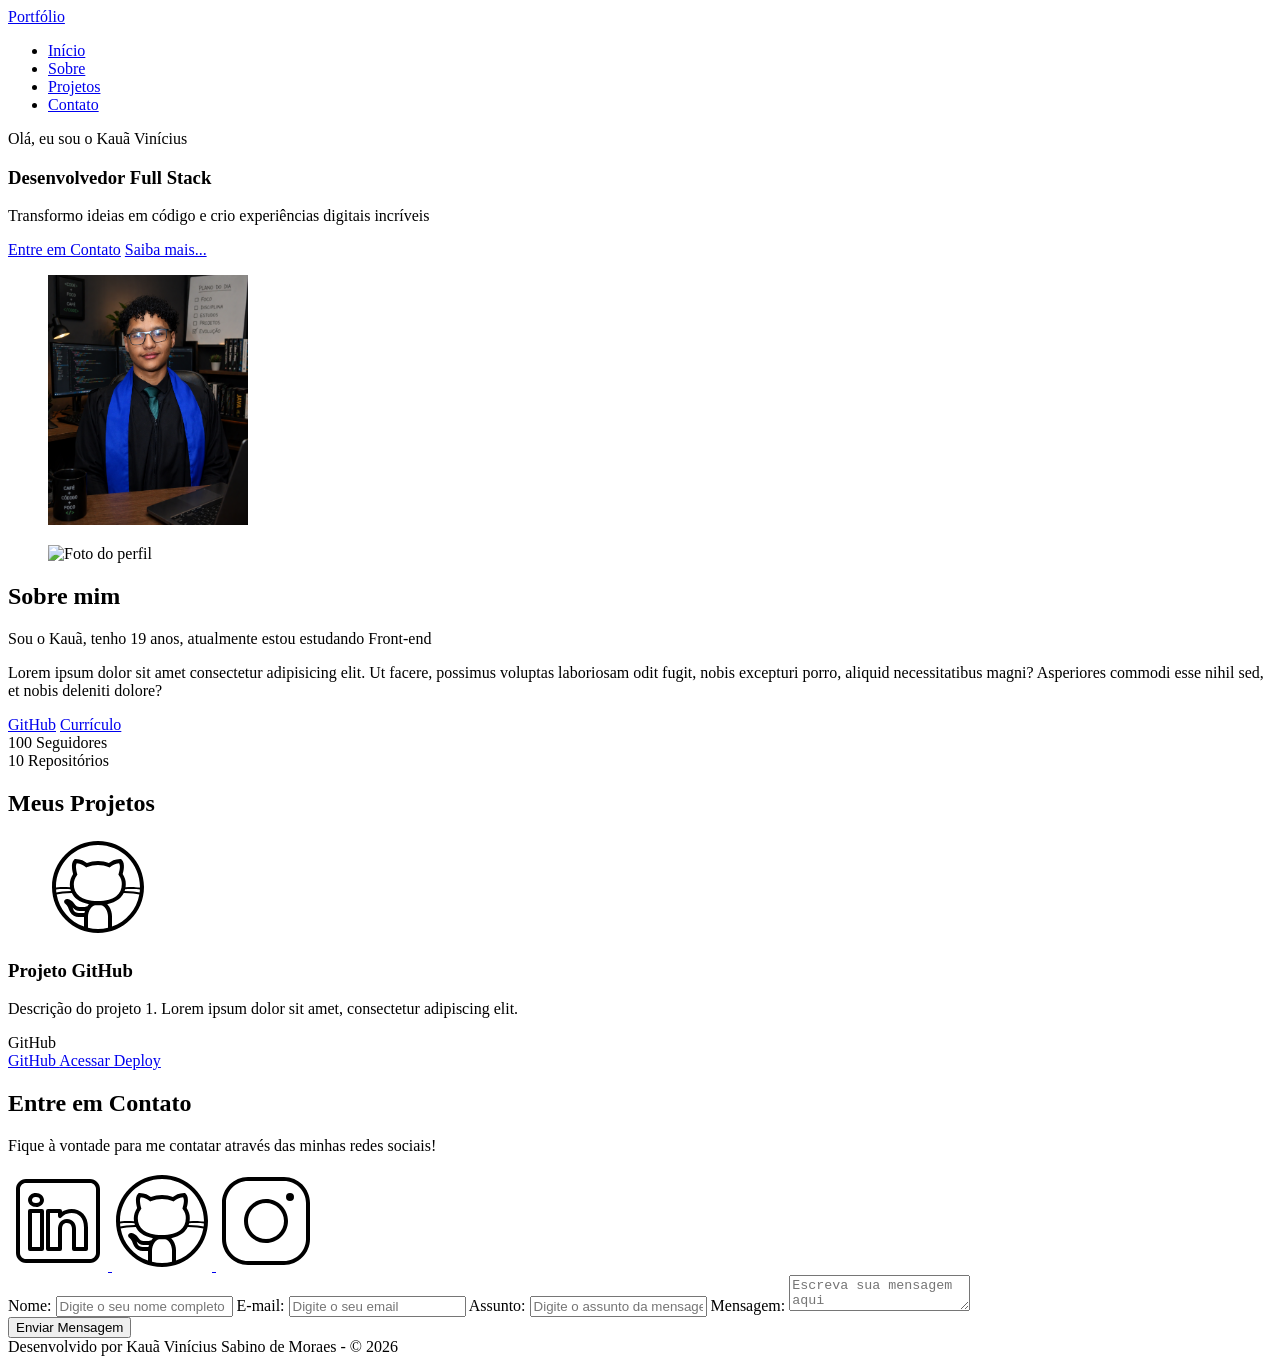
==== index.html @ 1558acf2 "Aplicação web do portifolio HTML" ====
<!DOCTYPE html>
<html lang="pt-br">
<head>
    <meta charset="UTF-8">
    <meta name="viewport" content="width=device-width, initial-scale=1.0">
    <meta name="Kauã Vinícius Sabino de Moraes" content="Generation Brasil"> 
    <meta name="description"
        content="Portfólio pessoal, desenvolvedor Full Stack especializado em criar experiências 
                digitais incríveis. Conheça meus projetos e entre em contato.">
    <meta name="robots" content="index, follow">
    
    <link rel="icon" type="image/svg+xml" href="assets/img/favicon.svg"> 

    <title>Portifólio Kauã Vinícius Sabino de Moraes</title>
</head>
<body>
    <!-- Cabeçalho da Página -->
    <header>

        <div class="menu-content">

            <!-- TITULO -->
            <a href="index.html" id="titulo">Portfólio</a>

            <!-- MENU -->
            <nav>
                <ul class="menu-list">
                    <li><a href="#hero">Início</a></li>
                    <li><a href="#about">Sobre</a></li>
                    <li><a href="#projects">Projetos</a></li>
                    <li><a href="#contact">Contato</a></li>
                </ul>
            </nav>

        </div>

    </header>

    <!-- Seção Principal da Página -->
    <main>
        <!-- Seção de boas vindas -->
    <section id="hero">

            <!-- BOAS VINDAS -->
        <article class="hero-content">

            <span>Olá, eu sou o Kauã Vinícius</span>
            <h1>Desenvolvedor Full Stack</h1>
            <p>Transformo ideias em código e crio experiências digitais incríveis</p>

            <!-- BOTÕES -->
            <div class="buttons-container">
                <a href="#contact" class="botao">Entre em Contato</a>
                <a href="#about" class="botao-outline">Saiba mais...</a>
            </div>

        </article>

            <!-- IMAGEM -->
             <figure class="hero-image">
                <img src="assets/img/Kaua com IA.png" 
                alt="Foto do autor" 
                class="float-animation"
                width="200">

             </figure>

    </section>

        <!-- Seção sobre o Kauã -->
    <section id="about" class="section-container about-container">
            
        <!-- foto para o sobre -->
            <figure class="about-image">
                <img src="assets/img/008.JPG" alt="Foto do perfil" width="200">
            </figure>

        <!-- Criação do container da classe about-container-->
        <article class="about-content">
            <h2>Sobre mim</h2>
            <p>
                Sou o Kauã, tenho 19 anos, atualmente estou estudando Front-end
            </p>
            <p>
                Lorem ipsum dolor sit amet consectetur adipisicing elit. Ut facere, possimus voluptas laboriosam odit fugit, nobis excepturi porro, aliquid necessitatibus magni? Asperiores commodi esse nihil sed, et nobis deleniti dolore?
            </p>

            <!-- Botões e Dados -->
            <div class="about-buttons-data">
                <!-- BOTÕES -->
                <div class="buttons-container">
                    <!-- _blank = abre em uma nova aba -->
                    <a href="#" target="_blank" class="botao">GitHub</a>
                    <a href="#" target="_blank" class="botao-outline">Currículo</a>
                </div>

                <!-- Agrupamento de Dados e Cards -->
                <div class="data-container">
                    <div class="data-item">
                        <span class="data-number">100</span>
                        <span class="data-label">Seguidores</span>
                    </div>
                    <div class="data-item">
                        <span class="data-number">10</span>
                        <span class="data-label">Repositórios</span>
                    </div>
                </div>
            </div>
        </article>
    </section>

        <!-- Seção sobre os projetos do Kauã -->
    <section id="projects" class="section-container projects-container">
        <h2>Meus Projetos</h2>

        <!-- Biblioteca Swiper -->
        <!-- Swiper Container -->
         <div class="swiper-container">
            <!-- Agrupa todos os slides -->
            <div class="swiper-wrapper">
                <!-- Slides dos Projetos -->
                <div class="swiper-slide">

                    <!-- Representação de um Card -->
                    <article class="project-card">
                        <figure class="project-image">
                            <img src="assets/icons/social/github.svg" alt="Projeto 1" class="project-image">
                        </figure>

                        <!-- Agrupa informações do projeto -->
                        <div class="project-content">
                                <h3>Projeto GitHub</h3>
                                <p>Descrição do projeto 1. Lorem ipsum dolor sit amet, consectetur adipiscing elit.</p>
                        
                            <div class="project-tags">
                                <span class="tag">GitHub</span>
                            </div>

                            <div class="project-buttons">
                                <a href="#" target="_blank" class="botao botao-sm">
                                    GitHub
                                </a>
                                <a href="#" target="_blank" class="botao-outline botao-sm">
                                    Acessar Deploy
                                </a>
                            </div>
                        </div>
                    </article>
                </div>
            </div>

            <!-- Botões de Navegação -->
            <div class="swiper-button-next"></div>
            <div class="swiper-button-prev"></div>

            <!-- Paginação -->
            <div class="swiper-pagination"></div>
        </div> 
    </section>

        <!-- Seção Formulário de Contato e Redes Sociais -->
    <section id="contact" class="section-container contact-containter">
        
        <!-- REDES SOCIAIS -->
        <article class="redes-sociais">
            <h2>Entre em Contato</h2>
            <p>
                Fique à vontade para me contatar através das minhas redes sociais!   
            </p>

            <div class="social-container">
                <a href="#" target="_blank" class="social-icon" aria-label="LinkedIn">
                    <img src="assets/icons/social/linkedin.svg" alt="Link para o LinkedIn">
                </a>
                <a href="#" target="_blank" class="social-icon" aria-label="GitHub">
                    <img src="assets/icons/social/github.svg" alt="Link para o GitHub">
                </a>
                <a href="#" target="_blank" class="social-icon" aria-label="Instagram">
                    <img src="assets/icons/social/instagram.svg" alt="Link para o Instagram">
                </a>
            </div>
        </article>

        <form id="formulario">

            <!-- for = inserir rótulo -->
            <label for="nome">Nome:</label>
            <input id="nome" type="text" name="nome" placeholder="Digite o seu nome completo" required>
            <!-- span = mensagens de erro -->
            <span id="erro-nome"></span>
            
            <label for="email">E-mail:</label>
            <input id="email" type="email" name="email" placeholder="Digite o seu email" required>     
            <span id="erro-email"></span>
            
            <label for="assunto">Assunto:</label>
            <input id="assunto" type="text" name="assunto" placeholder="Digite o assunto da mensagem" required>
            <span id="erro-assunto"></span>

            <label for="message">Mensagem:</label>
            <!-- textarea = campo de texto multi-linha -->
            <textarea id="message" name="message" placeholder="Escreva sua mensagem aqui" required></textarea>
            <span id="erro-message"></span>

            <br>
            <button type="submit" class="botao">Enviar Mensagem</button>
        </form>        
    </section>

    </main>
    <!-- Rodapé da Página -->
    <footer>
        Desenvolvido por Kauã Vinícius Sabino de Moraes - &copy; 2026
    </footer>
</body>
</html>
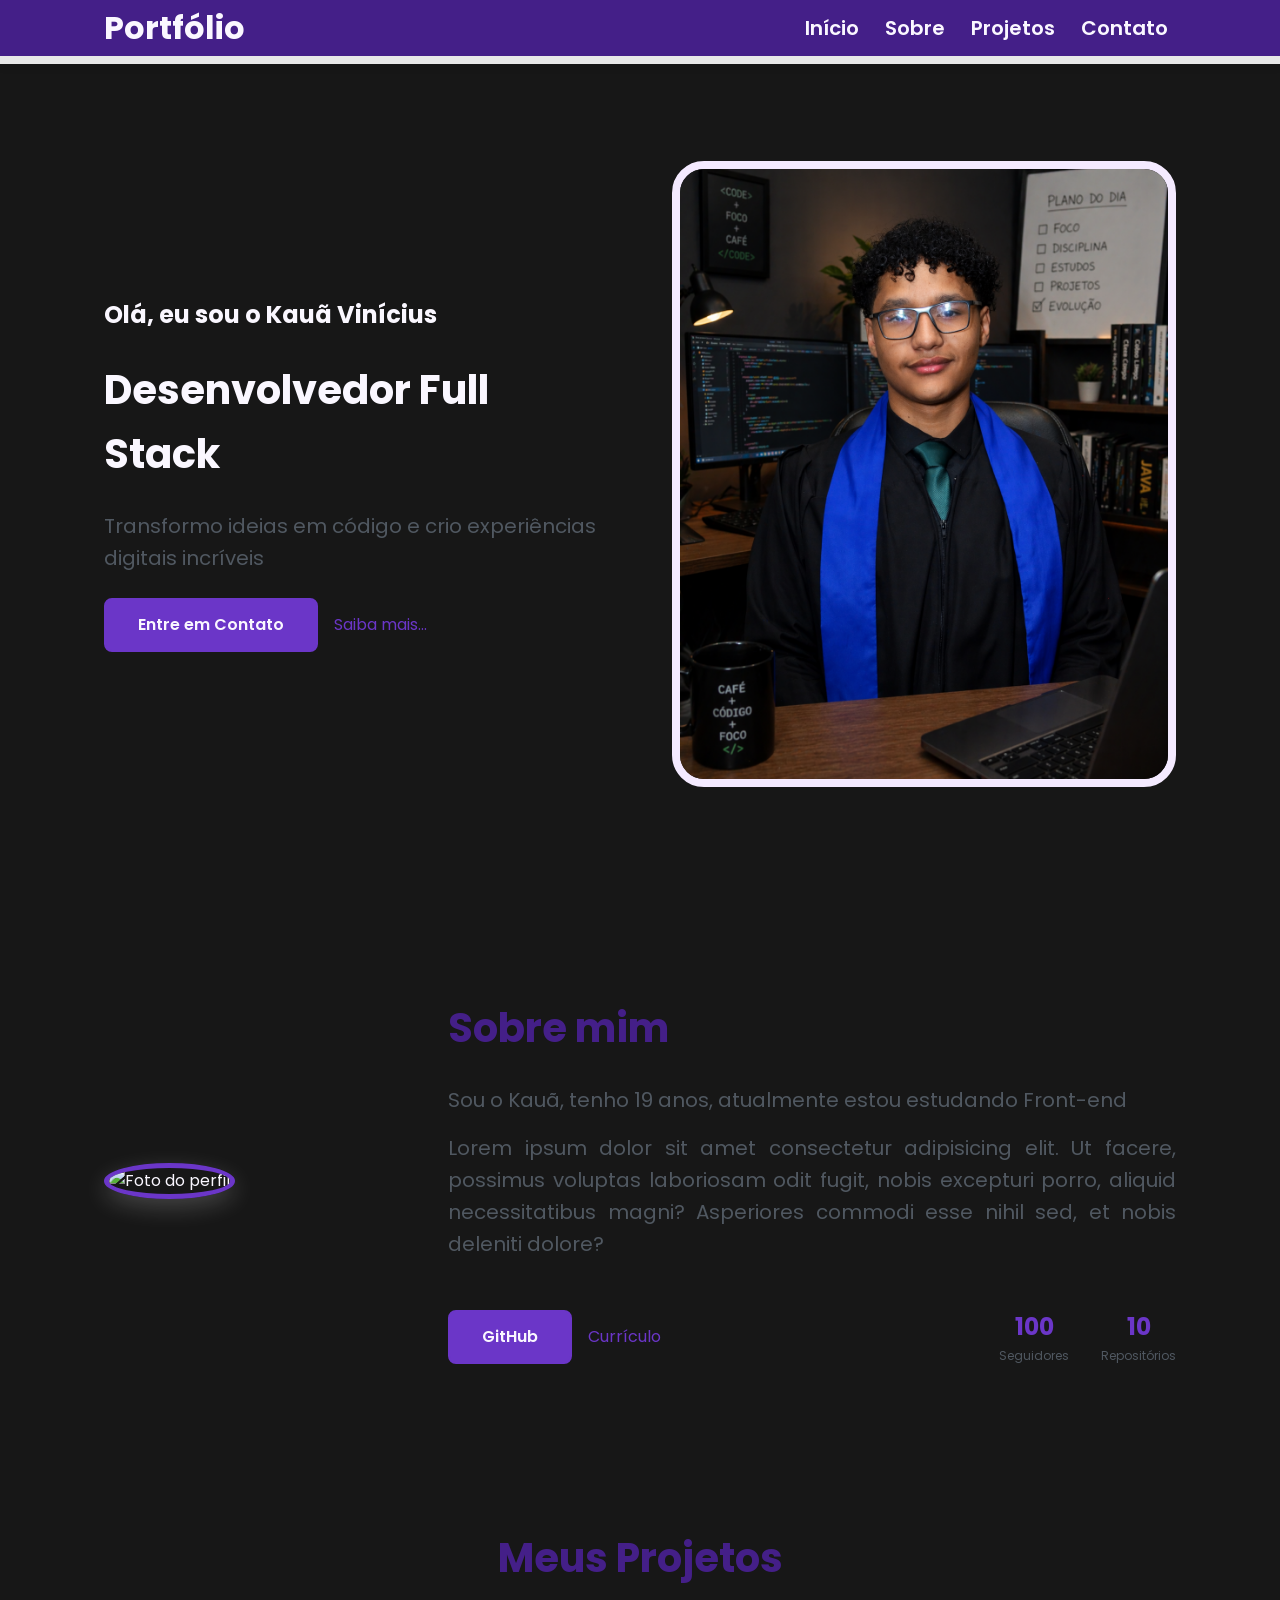
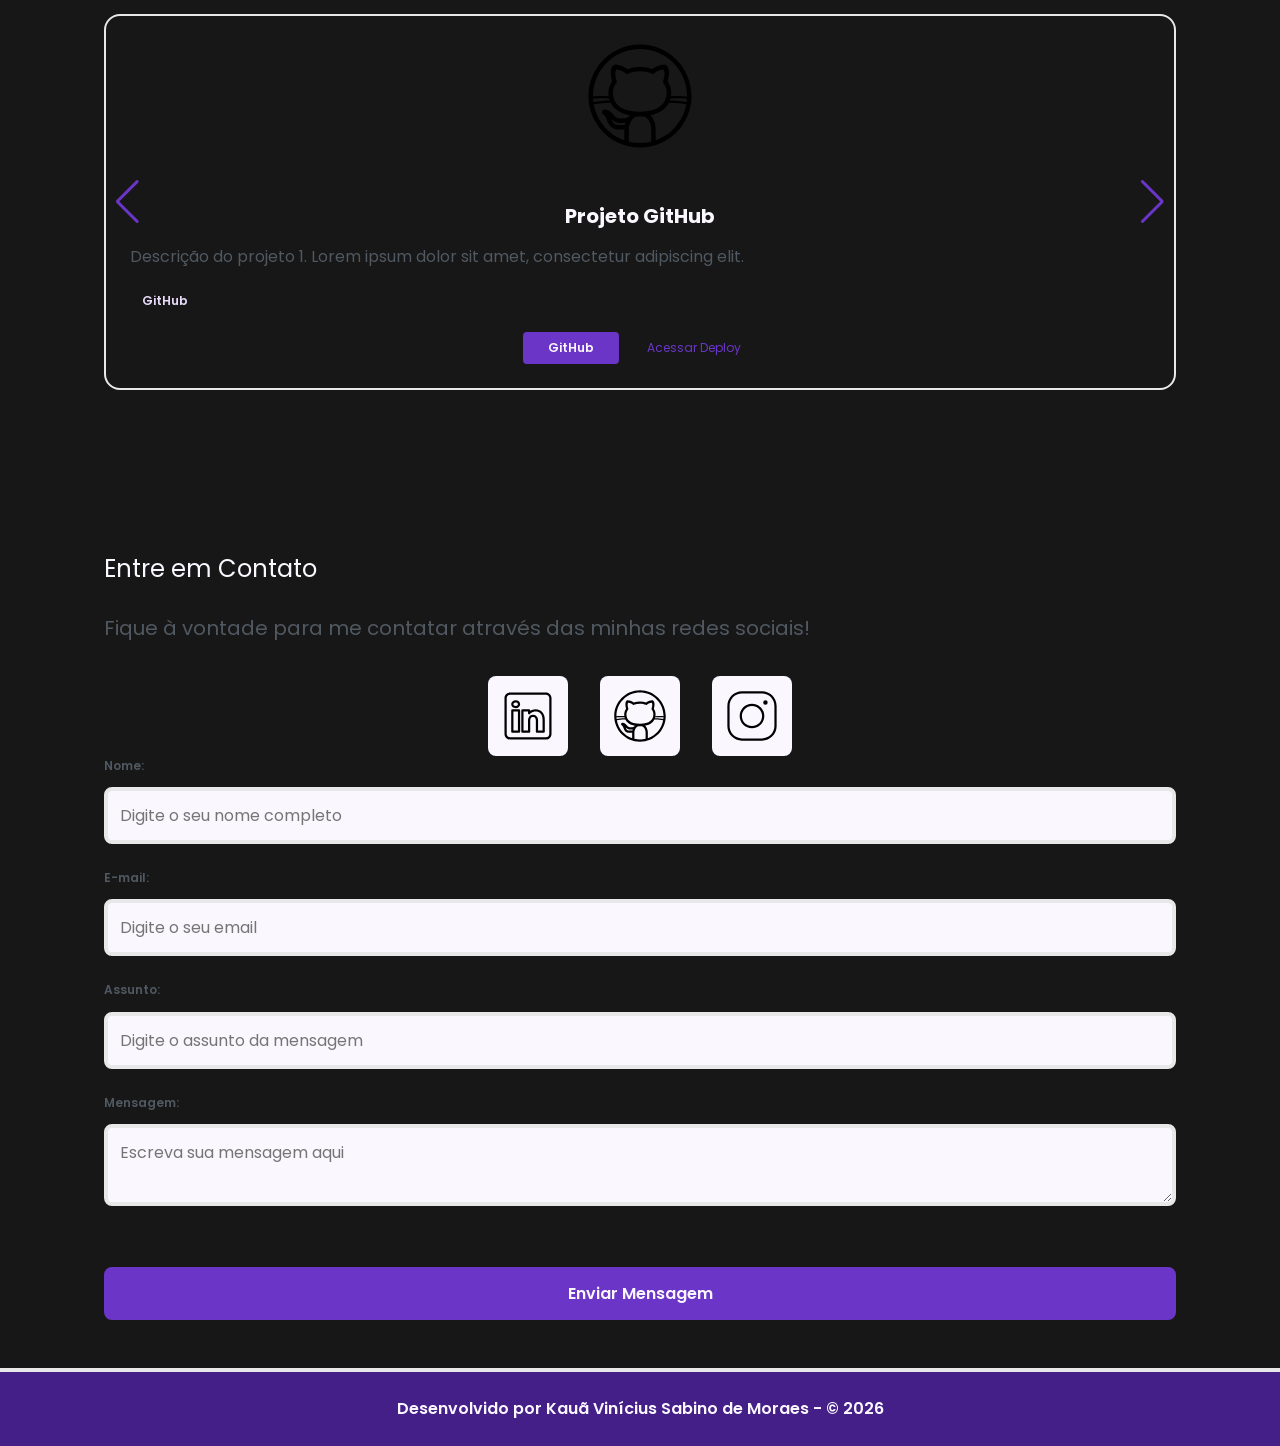
==== commit 529fe80d: "Estilização com CSS" ====
--- a/index.html
+++ b/index.html
@@ -1,6 +1,14 @@
 <!DOCTYPE html>
 <html lang="pt-br">
 <head>
+
+     <!-- Fontes do Google -->
+    <link rel="preconnect" href="https://fonts.googleapis.com">
+    <link rel="preconnect" href="https://fonts.gstatic.com" crossorigin>
+
+    <!-- Fonte Poppins -->
+    <link href="https://fonts.googleapis.com/css2?family=Poppins&display=swap" rel="stylesheet">
+
     <meta charset="UTF-8">
     <meta name="viewport" content="width=device-width, initial-scale=1.0">
     <meta name="Kauã Vinícius Sabino de Moraes" content="Generation Brasil"> 
@@ -8,8 +16,14 @@
         content="Portfólio pessoal, desenvolvedor Full Stack especializado em criar experiências 
                 digitais incríveis. Conheça meus projetos e entre em contato.">
     <meta name="robots" content="index, follow">
+
+    <link rel="icon" type="image/svg+xml" href="assets/img/favicon.svg"> 
     
-    <link rel="icon" type="image/svg+xml" href="assets/img/favicon.svg"> 
+    <!-- Estilos CSS -->
+    <link rel="stylesheet" href="assets/css/style.css">
+
+    <!-- Swiper CSS -->
+    <link rel="stylesheet" href="https://cdn.jsdelivr.net/npm/swiper@11/swiper-bundle.min.css">
 
     <title>Portifólio Kauã Vinícius Sabino de Moraes</title>
 </head>
@@ -39,7 +53,7 @@
     <!-- Seção Principal da Página -->
     <main>
         <!-- Seção de boas vindas -->
-    <section id="hero">
+    <section id="hero" class="section-container hero-container">
 
             <!-- BOAS VINDAS -->
         <article class="hero-content">
@@ -115,7 +129,7 @@
 
         <!-- Biblioteca Swiper -->
         <!-- Swiper Container -->
-         <div class="swiper-container">
+         <div class="swiper projects-swiper">
             <!-- Agrupa todos os slides -->
             <div class="swiper-wrapper">
                 <!-- Slides dos Projetos -->
@@ -159,7 +173,7 @@
     </section>
 
         <!-- Seção Formulário de Contato e Redes Sociais -->
-    <section id="contact" class="section-container contact-containter">
+    <section id="contact" class="section-container contact-container">
         
         <!-- REDES SOCIAIS -->
         <article class="redes-sociais">
@@ -170,13 +184,13 @@
 
             <div class="social-container">
                 <a href="#" target="_blank" class="social-icon" aria-label="LinkedIn">
-                    <img src="assets/icons/social/linkedin.svg" alt="Link para o LinkedIn">
+                    <img src="assets/icons/social/linkedin.svg" alt="Link para o LinkedIn" class="linkedin">
                 </a>
                 <a href="#" target="_blank" class="social-icon" aria-label="GitHub">
-                    <img src="assets/icons/social/github.svg" alt="Link para o GitHub">
+                    <img src="assets/icons/social/github.svg" alt="Link para o GitHub" class="github">
                 </a>
                 <a href="#" target="_blank" class="social-icon" aria-label="Instagram">
-                    <img src="assets/icons/social/instagram.svg" alt="Link para o Instagram">
+                    <img src="assets/icons/social/instagram.svg" alt="Link para o Instagram" class="instagram">
                 </a>
             </div>
         </article>
--- a/assets/css/style.css
+++ b/assets/css/style.css
@@ -0,0 +1,1022 @@
+/* Definindo estilos globais padrões */
+* {
+    margin: 0;
+    padding: 0;
+    box-sizing: border-box;
+    font-family: 'Poppins', sans-serif;
+    font-weight: 400;
+    text-decoration: none;
+    outline: none;
+}
+
+/* Variáveis CSS disponíveis globalmente */
+:root {
+    /* Paleta de Cores - Purple */
+    --purple-50: #f4eaff;
+    --purple-100: #e9dcfa;
+    --purple-200: #cdb3f0;
+    --purple-300: #b186e5;
+    --purple-400: #9460db;
+    --purple-500: #6b36c8;
+    --purple-600: #5b2ca0;
+    --purple-700: #4c2177;
+    --purple-800: #441f88;
+    --purple-900: #2a0e4d;
+    --purple-950: #1a0730;
+
+    /* Cores Neutras */
+    --gray-200: #e8e8e8;
+    --gray-400: #505861;
+    --black: #171717;
+    --white: #FAF7FF;
+
+    /* Cores de Estado */
+    --error: #e63946;
+
+    /* Sombras */
+    --shadow-sm: 0 0.25rem 0.5rem rgba(0, 0, 0, 0.055);
+    --shadow-md: 0 0.25rem 0.75rem rgba(107, 54, 200, 0.3);
+    --shadow-lg: 0 0.5rem 1.5rem rgba(255, 255, 255, 0.2);
+
+    /* Espaçamentos */
+    --spacing-xs: 0.5rem;
+    --spacing-sm: 1rem;
+    --spacing-md: 1.5rem;
+    --spacing-lg: 2rem;
+    --spacing-xl: 3rem;
+    --spacing-2xl: 4rem;
+
+    /* Tamanhos de Fonte */
+    --text-sm: 0.75rem;
+    --text-base: 1rem;
+    --text-lg: 1.25rem;
+    --text-xl: 1.5rem;
+    --text-2xl: 2rem;
+    --text-3xl: 2.5rem;
+
+    /* Border Radius */
+    --radius-sm: 0.25rem;
+    --radius-md: 0.5rem;
+    --radius-lg: 1rem;
+    --radius-xl: 2rem;
+    --radius-full: 50%;
+
+    /* Animação Padrão */
+    --transition-default: all 0.3s ease;
+}
+
+html {
+    scroll-behavior: smooth; /* Habilita rolagem suave para âncoras ou seções da página na navegação */
+}
+
+
+body {
+    display: flex; /* contêiner flexível, permitindo organizar seus elementos filhos de forma mais controlada. */
+    flex-direction: column; /* elementos filhos organizados em uma coluna, ou seja, um abaixo do outro. */
+    min-height: 100vh; /* no mínimo 100% da altura total da janela do navegadorda viewport */
+    background-color: var(--black);
+    line-height: 1.6; /* espaçamento entre linhas para melhorar a legibilidade do texto */
+    color: var(--white);
+
+}
+
+main {
+    flex: 1; /* Faz o main ocupar o espaço restante dentro do body */
+}
+
+
+.section-container {
+    max-width: 70rem; /* Largura máxima para manter o conteúdo centralizado e legível */
+    margin: 0 auto; /* Centraliza horizontalmente */
+    padding: var(--spacing-xl) var(--spacing-md); /* Espaçamento interno para evitar que o conteúdo fique colado nas bordas */
+    scroll-margin-top: 6rem;
+}
+
+.buttons-container {
+    display: flex; /* Define o contêiner como um flexbox, permitindo organizar os botões em linha ou coluna. */
+    align-items: center;     /* vertical */
+    gap: var(--spacing-sm); /* Espaçamento entre os botões */
+}
+
+.botao, .button-outline {
+    display: inline-block; /* permite definir largura, altura e espaçamentos, mantendo o botão no fluxo inline. */
+    padding: 0.75rem 2rem; 
+    border: 0.15rem solid transparent; /* Define uma borda sólida transparente para criar um espaço para a borda real quando o botão for hover */
+    border-radius: var(--radius-md);
+    text-align: center;
+    font-weight: 600;
+    font-size: var(--text-base);
+    cursor: pointer;
+    transition: var(--transition-default); /*aplica a animação padrão do projeto, suavizando as mudanças de estado. */
+
+}
+
+.botao {
+    background-color: var(--purple-500);
+    color: var(--white);
+    border-color: var(--purple-500);
+}
+
+.botao:hover {
+    border-color: var(--purple-800); /* Altera a cor da borda para um tom mais claro de roxo quando o botão é hover */
+    background-color: var(--purple-800);
+    box-shadow: var(--shadow-md);
+    transform: translateY(-0.25rem); /* Move o botão para cima levemente para criar um efeito de elevação */
+}
+
+.botao-outline {
+    background-color: transparent;
+    color: var(--purple-500);
+    border-color: var(--purple-500);
+}
+
+.botao-outline:hover {
+    background-color: var(--purple-500);
+    color: var(--white);
+    border-color: var(--purple-500);
+    box-shadow: var(--shadow-md);
+    transform: translateY(-0.25rem); /* Move o botão para cima levemente para criar um efeito de elevação */
+}
+
+.botao.botao-sm, .botao-outline.botao-sm {
+    padding: 0.25rem var(--spacing-sm);
+    font-size: var(--text-sm);
+    min-width: 6rem; /* Define uma largura mínima para garantir que o botão tenha um tamanho consistente, mesmo com texto curto. */
+    border-width: 0.125rem; /* Borda um pouco mais fina para botões menores, mantendo a proporção visual. */
+    border-radius: 0.25rem; /* Borda um pouco mais arredondada para botões menores, mantendo a proporção visual. */
+}
+
+/* HEADER */
+
+header {
+    position: sticky; /* Permite que o header fique fixo no topo da página quando o usuário rolar para baixo. */
+    top: 0; /* Define a posição do header para o topo da página. */
+    z-index: 1000; /* Garante que o header fique acima de outros elementos da página. */
+    width: 100%; /* Garante que o header ocupe toda a largura da página. */
+    height: 4rem; /* Define uma altura fixa para o header, garantindo que ele tenha um tamanho consistente. */
+    border-bottom: var(--spacing-xs) solid var(--gray-200); /* Adiciona uma borda inferior para separar visualmente o header do restante do conteúdo. */
+    background-color: var(--purple-800);
+    box-shadow: var(--shadow-sm);
+}
+
+header a {
+    color: var(--white);
+    font-size: var(--text-lg);
+    font-weight: 600;
+    transition: color 0.3s ease; /* Transição suave para a mudança de cor ao passar o mouse sobre os links do header. */
+}
+
+header a:hover {
+    color: var(--purple-100);
+    text-decoration: underline; 
+}
+
+#titulo {
+    font-size: var(--text-2xl);
+    font-weight: 700; /* aplica um peso mais forte, reforçando a hierarquia visual */
+}
+
+.menu-content {
+    display: flex; /* Define o contêiner como um flexbox, permitindo organizar os itens do menu em linha um do lado do outro. */
+    justify-content: space-between; /* Distribui os elementos nas extremidades */
+    align-items: center; /* Centraliza verticalmente os itens do menu */
+    max-width: 70rem; 
+    height: 100%;
+    margin: 0 auto; /* Centraliza horizontalmente o conteúdo do menu dentro do header. */
+    padding: 0 var(--spacing-md); /* Adiciona espaçamento horizontal para evitar que os itens do menu fiquem colados nas bordas do header. */
+    
+}
+
+.menu-list {
+  display: flex;
+  gap: 10px;            /* espaço de 10px entre os itens */
+  list-style: none;     /* remove as bolinhas */
+}
+
+.menu-list a {
+    padding: var(--spacing-xs);
+}
+
+/* HERO */
+
+.hero-container{
+display: flex;
+align-items: center;
+gap: var(--spacing-2xl);
+min-height: calc(100vh - 5rem); /* Ajusta a altura mínima para ocupar toda a altura da viewport, subtraindo a altura do header */
+}
+
+.hero-content {
+    display: flex;
+    flex: 1; /* Permite que o conteúdo do hero ocupe metade do espaço disponível */
+    flex-direction: column; /* Organiza os elementos do hero em uma coluna, um abaixo do outro. */
+    gap: var(--spacing-md);
+}
+
+.hero-content span {
+    font-size: var(--text-xl);
+    font-weight: 700;
+}
+
+.hero-content h1 {
+    font-size: var(--text-3xl);
+    font-weight: 700;
+}
+
+.hero-content p, .about-content p, .redes-sociais p {
+    font-size: var(--text-lg);
+    color: var(--gray-400);
+}
+
+.hero-image {
+display: flex;
+flex: 1; /* Permite que a imagem do hero ocupe metade do espaço disponível, equilibrando visualmente com o conteúdo do hero. */
+justify-content: center; /* Centraliza a imagem horizontalmente dentro do contêiner do hero. */
+}
+
+.hero-image img {
+    width: 100%; /* Garante que a imagem ocupe toda a largura do contêiner do hero, mantendo a proporção original. */
+    max-width: 100%; /* Impede que a imagem ultrapasse seu tamanho original, garantindo que ela não fique distorcida. */
+    border: var(--spacing-xs) solid var(--purple-50);
+    border-radius: var(--radius-xl)
+}
+
+/* animação flutuante com o nome em inglês */
+@keyframes float {
+    0%, 100% {
+        transform: translateY(0); /* A imagem começa e termina na posição original, criando um ciclo contínuo de movimento. */
+    }
+    
+    50% {
+        transform: translateY(-1.25rem); /* Move a imagem para cima em 1.25rem no meio da animação, criando um efeito de flutuação suave. */
+    }
+}
+
+.float-animation {
+    animation: float 3s ease-in-out infinite; /* Aplica a animação de flutuação com uma duração de 3 segundos, usando uma curva de aceleração suave e repetindo infinitamente. easy-in-out deixa o movimento mais natural */
+}
+
+/* ABOUT */
+
+.about-container {
+    display: flex;
+    align-items: center;
+    gap: var(--spacing-2xl);
+    margin: var(--spacing-2xl) auto; /* Centraliza o container do about horizontalmente e adiciona espaçamento vertical. */
+    border-radius: var(--radius-lg);
+    
+}
+
+.about-image {
+    flex: 0 0 17.5rem; /* Permite que a imagem do about ocupe metade do espaço disponível, equilibrando visualmente com o conteúdo do about. */
+    justify-content: center; /* Centraliza a imagem horizontalmente dentro do contêiner do about. */
+}
+
+.about-image img {
+    width: 100%; /* Garante que a imagem ocupe toda a largura do contêiner do hero, mantendo a proporção original. */
+    box-shadow: var(--shadow-lg);
+    border: 0.35rem solid var(--purple-500);
+    border-radius: var(--radius-full)
+}
+
+.about-content {
+    flex: 1; /* Permite que o conteúdo do about ocupe metade do espaço disponível, equilibrando visualmente com a imagem do about. */
+    display: flex;
+    flex-direction: column; /* Organiza os elementos do about em uma coluna, um abaixo do outro. */
+}
+
+.about-content h2, .projects-container h2, .contact-info h2 {
+    margin-bottom: var(--spacing-md);
+    font-size: var(--text-3xl);
+    font-weight: 700;
+    color: var(--purple-800);
+}
+
+.about-content p {
+    text-align: justify; /* Justifica o texto para criar uma aparência mais limpa e organizada, alinhando as bordas esquerda e direita do parágrafo. */
+    margin-bottom: var(--spacing-sm);
+}
+
+.about-buttons-data {
+    display: flex;
+    justify-content: space-between;
+    align-items: center;
+    gap: var(--spacing-sm);
+    margin-top: var(--spacing-lg);
+}
+
+.about-buttons-data .botao {
+    margin-right: auto;
+}
+
+.data-container {
+    display: flex;
+    gap: var(--spacing-lg);
+    margin-top: 0;
+}
+
+.data-item {
+    display: flex;
+    flex-direction: column;
+    align-items: center;
+
+}
+
+.data-number {
+    font-size: var(--text-xl);
+    font-weight: 700;
+    text-align: center;
+    color: var(--purple-500);
+}
+
+.data-label {
+    font-size: var(--text-sm);
+    text-align: center;
+    color: var(--gray-400);
+}
+
+
+/* PROJECTS */
+
+.projects-container {
+    margin: var(--spacing-2xl) auto; /* Centraliza o container dos projetos horizontalmente e adiciona espaçamento vertical. */
+    border-radius: var(--radius-lg);
+    scroll-margin-top: 3rem; /*define um espaçamento superior ao navegar até essa seção por âncoras, evitando sobreposição com o menu fixo. */
+    text-align: center;
+}
+
+.projects-swiper {
+    padding: var(--spacing-2xl) var(--spacing-xl) var(--spacing-xl); /* Adiciona espaçamento vertical para separar o swiper do restante do conteúdo. */
+    width: 100%;
+    position: relative; /* Necessário para posicionar os botões de navegação do swiper corretamente. */
+    overflow: hidden; /* Esconde qualquer conteúdo que ultrapasse os limites do swiper, garantindo que os slides sejam exibidos corretamente. */
+}   
+
+.project-card {
+    display: flex;
+    flex-direction: column;
+    width: 100%;
+    height: 100%;
+    border: 0.15rem solid var(--gray-200); 
+    background-color: var(--black);
+    border-radius: var(--radius-lg);
+    box-shadow: var(--shadow-sm);
+    overflow: hidden; /* Garante que o conteúdo do cartão não ultrapasse os limites do cartão, mantendo um layout limpo e organizado. */
+    transition: var(--transition-default); /* Aplica a animação padrão do projeto, suavizando as mudanças de estado. */
+}
+
+.project-card:hover {
+    box-shadow: var(--shadow-lg); /* Aumenta a sombra para criar um efeito de elevação mais pronunciado quando o cartão do projeto é hover. */
+}
+
+.project-image {
+    display: flex;
+    align-items: center;
+    justify-content: center;
+    width: 100%;
+    height: 10rem;
+    background-color: linear-gradient(135deg, var(--purple-50) 0%, var(--purple-100) 100%); /* Adiciona um gradiente de fundo para a imagem do projeto, criando um visual mais atraente e moderno. */
+}
+
+.project-image img {
+    width: 75%; /* Garante que a imagem ocupe toda a largura do contêiner do projeto, mantendo a proporção original. */
+    height: 75%; /* Garante que a imagem ocupe toda a altura do contêiner do projeto, mantendo a proporção original. */
+    max-width: 7rem;
+    max-height: 7rem;
+    object-fit: contain; /* Garante que a imagem seja redimensionada para caber dentro do contêiner do projeto sem distorção, mantendo suas proporções originais. */
+    transition: transform 0.3s ease; /* Adiciona uma transição suave para a transformação da imagem, criando um efeito de zoom mais fluido. */
+}
+
+.project-content {
+    display: flex;
+    flex-direction: column;
+    flex: 1; /* Permite que o conteúdo do projeto ocupe o espaço restante dentro do cartão do projeto, equilibrando visualmente com a imagem do projeto. */    
+    padding: var(--spacing-md);
+}
+
+.project-content h3 {
+    font-size: var(--text-lg);
+    font-weight: 700;
+    margin-bottom: 0.75rem;
+    text-align: center;
+}
+
+.project-content p {
+    font-size: 0.95;
+    color: var(--gray-400);
+    flex: 1; /* Permite que a descrição do projeto ocupe o espaço restante dentro do conteúdo do projeto, equilibrando visualmente com o título do projeto. */
+    margin-bottom: var(--spacing-sm);
+    text-align: left;
+}
+
+.project-tags {
+    display: flex;
+    gap: var(--spacing-xs);
+    flex-wrap: wrap; /* Permite que as tags sejam quebradas em várias linhas, se necessário, para evitar que o layout fique desorganizado. */
+
+}
+
+.tag {
+    padding: 0.375rem 0.75rem;
+    border-radius: var(--radius-sm);
+    font-size: var(--text-sm);
+    font-weight: 600;
+    background-color: var(--black);
+    color: var(--purple-100);
+}
+
+.project-buttons {
+    display: flex;
+    justify-content: center; /* Centraliza os botões horizontalmente dentro do cartão do projeto. */
+    align-items: center; /* Centraliza os botões verticalmente dentro do cartão do projeto. */
+    gap: 0.75rem; /* Espaçamento entre os botões para evitar que fiquem colados um no outro. */
+    margin-top: var(--spacing-sm); /* Adiciona um espaçamento superior para separar os botões do restante do conteúdo do projeto. */
+}
+
+.swiper-wrapper {
+    align-items: stretch; /* Garante que os slides do swiper se estiquem para ocupar toda a altura disponível, mantendo um layout consistente e equilibrado. */
+}
+
+.swiper-slide {
+    display: flex;
+    height: auto;
+}
+
+/* Botões do swiper */
+
+.swiper-button-next, 
+.swiper-button-prev {
+    width: 3rem;
+    height: 3rem;
+}
+
+.swiper-button-next:after,
+.swiper-button-prev:after {
+    font-size: var(--text-lg);
+    color: var(--purple-500);
+}
+
+.swiper-button-next:hover:after,
+.swiper-button-prev:hover:after {
+    color: var(--purple-800);
+}
+
+/* Indicadores de paginação */
+.swiper-pagination-bullet {
+    width: 0.75rem;
+    height: 0.75rem;
+    background-color: var(--gray-200);
+    opacity: 1; /* Define a opacidade para 1 para garantir que os bullets sejam totalmente visíveis. */
+}
+
+.swiper-pagination-bullet-active {
+    background-color: var(--purple-500);
+    width: var(--spacing-lg);
+    border-radius: var(--radius-sm);
+}
+
+/* CONTACT */
+.contact-containter {
+    display: grid; /* Define o contêiner como um grid, permitindo organizar os elementos em linhas e colunas. */
+    grid-template-columns: 1fr 1fr; /* Define duas colunas de largura igual, permitindo que o conteúdo do contato e a imagem do contato sejam exibidos lado a lado. */
+    gap: var(--spacing-2xl)
+}
+
+.redes-sociais h2{
+    margin-bottom: var(--spacing-md); 
+}
+
+.redes-sociais p {
+    margin-bottom: var(--spacing-lg);
+}
+
+.social-container {
+    display: flex;
+    justify-content: center; /* Centraliza os ícones das redes sociais horizontalmente dentro do contêiner. */
+    gap: var(--spacing-lg);
+}
+
+.social-icon {
+    height: 5rem;
+    width: 5rem;
+    padding: 0.75rem;
+    border-radius: var(--radius-md);
+    transition: var(--transition-default);
+    background-color: var(--white);
+}
+
+.social-icon img {
+    width: 100%;
+    filter: brightness(0) saturate(100%); /* Aplica um filtro para transformar a imagem em um ícone monocromático, garantindo que os ícones das redes sociais tenham uma aparência consistente e se destaquem contra o fundo. */
+    transition: filter 0.3s ease; /* Adiciona uma transição suave para a mudança de filtro, criando um efeito de destaque mais fluido ao passar o mouse sobre os ícones das redes sociais. */
+}
+
+.instagram:hover {
+    filter: invert(40%) sepia(97%) brightness(79%) contrast(91%) hue-rotate(243deg) saturate(1352%); /* Altera o filtro para criar um efeito de destaque mais pronunciado quando o ícone da rede social é hover, tornando-o mais brilhante e contrastante. */
+}
+
+.linkedin:hover {
+    filter: invert(40%) sepia(97%) brightness(79%) contrast(591%) hue-rotate(243deg) saturate(1352%);
+}
+
+.github:hover {
+    filter: invert(70%) sepia(77%) brightness(79%) contrast(191%) hue-rotate(143deg) saturate(852%);
+}
+
+form {
+    display: flex;
+    flex-direction: column;
+    gap: 0.75rem;
+}
+
+form label {
+    font-size: var(--text-sm);
+    color: var(--gray-400);
+    font-weight: 600;
+}
+
+form input, form textarea {
+    padding: 0.75rem;
+    border: 0.25rem solid var(--gray-200);
+    border-radius: var(--radius-md);
+    background-color: var(--white);
+    color: var(--black);
+    font-family: inherit; /* Garante que os campos de entrada usem a mesma fonte definida para o corpo do documento, mantendo a consistência visual. */
+    font-size: var(--text-base);
+    width: 100%;
+    transition: border-color 0.3s ease; /* Adiciona uma transição suave para a mudança de cor da borda, criando um efeito de destaque mais fluido ao focar nos campos de entrada. */
+}
+
+form input:focus, form textarea:focus {
+    border-color: var(--purple-600); /* Altera a cor da borda para um tom mais claro de roxo quando o campo de entrada é focado, destacando-o visualmente. */
+    box-shadow: var(--shadow-md); /* Adiciona uma sombra para criar um efeito de elevação, destacando ainda mais o campo de entrada quando ele é focado. */
+    outline: none; /* Remove a borda de foco padrão do navegador para criar um visual mais limpo e personalizado. */
+}
+
+footer {
+    padding: 1.5rem;
+    text-align: center;
+    font-weight: 600;
+    color: var(--white);
+    background-color: var(--purple-800);
+    border-top: 0.25rem solid var(--gray-200);
+}
+
+.success-container {
+    display: flex;
+    flex-direction: column;
+    align-items: center;
+    justify-content: center;
+    gap: var(--spacing-lg);
+    width: 100%;
+    min-height: calc(100vh - 8rem);
+    padding: var(--spacing-xl) var(--spacing-md)
+}
+
+.success-content {
+    display: flex;
+    flex-direction: column;
+    align-items: center;
+    text-align: center;
+    gap: var(--spacing-md);
+    max-width: 37.5rem;
+
+}
+
+
+.success-content h1 {
+    font-size: var(--text-3xl);
+    font-weight: 700;
+    color: var(--purple-600);
+}
+
+.success-content h2 {
+    font-size: var(--text-lg);
+    color: var(--gray-200);
+}
+
+.success-content figure {
+    width: 8rem;
+    height: 8rem;
+    background-color: var(--black);
+    border-radius: var(--radius-full);
+    display: flex;
+    align-items: center;
+    justify-content: center;
+}
+
+.success-content figure img {
+    width: 6rem;
+    height: 6rem;
+    filter: invert(70%) sepia(67%) brightness(49%) contrast(141%) hue-rotate(073deg) saturate(552%);
+}
+
+@media screen and (max-width: 1024px) {
+
+    /* TRANSFORMANDO A SECAO COM FOTOS EM UMA COLUNA */
+
+    /* COLOCANDO IMAGENS OCUPANDO O ESPAÇO DISPONÍVEL */
+
+    /* Layout */
+    .section-container {
+        padding: var(--spacing-lg) var(--spacing-md);
+    }
+
+    /* Tipografia */
+    .section-container h1 {
+        font-size: var(--text-3xl);
+    }
+
+    .section-container h2 {
+        font-size: var(--text-2xl);
+    }
+
+    .section-container p  {
+        font-size: var(--text-base);
+    }
+
+    .section-container span {
+        font-size: var(--text-lg);
+    }
+
+    .success-content h1 {
+        font-size: var(--text-3xl);
+    }
+
+    .success-content h2 {
+        font-size: var(--text-lg); 
+    }
+
+    /* Header */
+    #titulo {
+        font-size: var(--text-xl); 
+    }
+
+    /* Header - Oculta menu em telas pequenas */
+    @media (max-width: 768px) {
+        .menu-list {
+            display: none;
+        }
+    }
+
+    /* HERO */
+
+    .hero-container {
+        gap: var(--spacing-lg);
+        flex-direction: column-reverse; /* Organiza os elementos do hero em uma coluna, mas inverte a ordem para que a imagem fique abaixo do conteúdo, criando um layout mais fluido e adaptável em telas menores. */
+        min-height: 60vh; /* Ajusta a altura mínima para ocupar 60% da altura da viewport, permitindo que o conteúdo do hero se ajuste melhor em telas menores. */
+        text-align: center; /* Centraliza o texto dentro do hero para melhorar a legibilidade em telas menores. */
+    }
+
+    .hero-content,
+    .hero-image {
+        width: 90%; /* Garante que o conteúdo do hero e a imagem do hero ocupem 90% da largura disponível em telas menores, criando um layout mais fluido e adaptável. */
+    }
+
+    .hero-image img {
+        object-fit: cover; /* Garante que a imagem do hero seja redimensionada para cobrir todo o contêiner do hero, mantendo suas proporções originais e evitando distorção. */
+     }
+
+
+     .buttons-container {
+        justify-content: center; /* Centraliza os botões horizontalmente dentro do contêiner de botões, criando um layout mais equilibrado e adaptável em telas menores. */
+        width: 100%; /* Garante que o contêiner de botões ocupe toda a largura disponível em telas menores, criando um layout mais fluido e adaptável. */
+    }
+
+    .hero-container .botao,
+    .hero-container .button-outline {
+        padding: 0.75rem 1.5rem; /* Reduz o preenchimento horizontal dos botões para criar um layout mais compacto e adaptável em telas menores. */
+        font-size: 0.95rem; /* Reduz o tamanho da fonte dos botões para criar um layout mais equilibrado e adaptável em telas menores. */   
+        white-space: nowrap; /* Impede que o texto dos botões quebre em várias linhas, mantendo os botões compactos e legíveis em telas menores. */
+    }
+
+    /* ABOUT */
+
+     .about-container {
+        gap: var(--spacing-md);
+        flex-direction: column; /* Organiza os elementos do about em uma coluna, um abaixo do outro, criando um layout mais fluido e adaptável em telas menores. */
+        text-align: center; /* Centraliza o texto dentro do about para melhorar a legibilidade em telas menores. */
+        margin: var(--spacing-lg);
+        padding: var(--spacing-lg);
+        align-items: center; /* Centraliza os elementos do about verticalmente dentro do contêiner do about, criando um layout mais equilibrado e adaptável em telas menores. */
+    }
+
+    .about-image {
+        justify-content: center; /* Centraliza a imagem do about horizontalmente dentro do contêiner do about, criando um layout mais equilibrado e adaptável em telas menores. */
+        display: flex;
+        flex: 0 0 auto; /* Permite que a imagem do about ocupe apenas o espaço necessário para seu conteúdo, evitando que ela se estique para ocupar toda a largura disponível em telas menores. */
+        width: 100%; /* Garante que a imagem do about ocupe toda a largura disponível em telas menores, criando um layout mais fluido e adaptável. */
+    }
+
+    .about-image img {
+        width: 100%; /* Garante que a imagem do about ocupe toda a largura disponível em telas menores, mantendo a proporção original. */
+        max-width: 16rem; /* Define uma largura máxima para a imagem do about, garantindo que ela não fique muito grande em telas menores. */
+    }
+    
+    .about-content {
+        width: 100%; /* Garante que o conteúdo do about ocupe toda a largura disponível em telas menores, criando um layout mais fluido e adaptável. */
+    }
+
+    .about-buttons-data {
+        flex-direction: column; /* Organiza os botões e os dados em uma coluna, um abaixo do outro, criando um layout mais fluido e adaptável em telas menores. */
+        gap: var(--spacing-md); /* Aumenta o espaçamento entre os botões e os dados para criar um layout mais equilibrado e adaptável em telas menores. */
+        align-items: stretch; /* Faz com que os botões e os dados ocupem toda a largura disponível dentro do contêiner, criando um layout mais fluido e adaptável em telas menores. */
+    }
+
+    .about-buttons-data .botao {
+        margin-right: 0; /* Remove a margem direita do botão para criar um layout mais equilibrado e adaptável em telas menores. */
+    }
+
+    .data-container {
+        justify-content: center;
+        width: 100%; /* Garante que o contêiner de dados ocupe toda a largura disponível em telas menores, criando um layout mais fluido e adaptável. */
+    }
+
+    /* PROJECTS */
+    .projects-container {
+        margin: var(--spacing-lg) auto 0; /* Centraliza o container dos projetos horizontalmente e adiciona espaçamento vertical. */
+    }
+
+    .projects-swiper {
+        margin: 0;
+        padding: var(--spacing-sm) var(--spacing-lg); /* Adiciona espaçamento vertical para separar o swiper do restante do conteúdo. */
+    }
+
+     .project-card {
+        width: 100%; /* Garante que o cartão do projeto ocupe toda a largura disponível dentro do swiper, criando um layout mais fluido e adaptável em telas menores. */
+        height: 30rem; /* Define uma altura fixa para o cartão do projeto, garantindo que ele tenha um tamanho consistente em telas menores. */
+        min-height: 30rem;
+        max-height: 30rem;
+        max-width: 100%;
+    }
+
+    .project-content {
+        display: flex;
+        flex-direction: column;
+        justify-content: center;
+        height: 100%;
+    }
+
+    .project-tags {
+        align-items: flex-start; /* Alinha as tags à esquerda dentro do cartão do projeto, criando um layout mais organizado e adaptável em telas menores. */
+        min-height: 2rem; /* Define uma altura mínima para a seção de tags, garantindo que ela tenha um tamanho consistente mesmo quando houver poucas tags, criando um layout mais equilibrado e adaptável em telas menores. */
+    }
+
+    .swiper-wrapper {
+        align-items: stretch; /* Garante que os slides do swiper se estiquem para ocupar toda a altura disponível, mantendo um layout consistente e equilibrado. */
+    }
+
+    .swiper-slide {
+        display: flex;
+        justify-content: center;
+        align-items: stretch;
+        height: auto;
+    }
+
+     /* CONTACT */
+
+     .contact-containter {
+        grid-template-columns: 1fr; /* Define uma única coluna para o layout do contato, organizando os elementos em uma coluna, um abaixo do outro, criando um layout mais fluido e adaptável em telas menores. */
+        gap: var(--spacing-lg); /* Aumenta o espaçamento entre os elementos do contato para criar um layout mais equilibrado e adaptável em telas menores. */
+        width: 90%; /* Garante que o contêiner do contato ocupe 90% da largura disponível em telas menores, criando um layout mais fluido e adaptável. */
+        margin: 0 auto; /* Centraliza o contêiner do contato horizontalmente em telas menores. */
+    }
+
+    
+    /* SUCCESS PAGE */
+    .success-container {
+        padding: var(--spacing-xl) var(--spacing-md); /* Adiciona espaçamento vertical para separar o conteúdo da página de sucesso do restante do conteúdo, criando um layout mais equilibrado e adaptável em telas menores. */
+        min-height: calc(100vh - 10rem);
+    }
+
+     .success-content {
+        max-width: 35rem; /* Garante que o conteúdo da página de sucesso ocupe toda a largura disponível em telas menores, criando um layout mais fluido e adaptável. */
+        gap: var(--spacing-lg); /* Aumenta o espaçamento entre os elementos do conteúdo da página de sucesso para criar um layout mais equilibrado e adaptável em telas menores. */
+    }
+
+    .success-icon {
+        width: 7rem; /* Define uma largura fixa para o ícone de sucesso, garantindo que ele tenha um tamanho consistente em telas menores. */
+        height: 7rem; /* Define uma altura fixa para o ícone de sucesso, garantindo que ele tenha um tamanho consistente em telas menores. */
+    }
+
+    .success-icon img {
+        width: 5rem; /* Garante que a imagem do ícone de sucesso ocupe toda a largura disponível dentro do contêiner do ícone de sucesso, criando um layout mais fluido e adaptável em telas menores. */
+        height: 5rem; /* Garante que a imagem do ícone de sucesso ocupe toda a altura disponível dentro do contêiner do ícone de sucesso, criando um layout mais fluido e adaptável em telas menores. */
+    }
+
+@media screen and (max-width: 480px) {
+
+    /* Layout */
+    .section-container {
+        padding: var(--spacing-md) var(--spacing-sm);
+    }
+
+    /* Tipografia Mobile */
+    .section-container h1 {
+        font-size: var(--text-xl);
+    }
+
+    .section-container h2 {
+        font-size: var(--text-xl);
+    }
+
+    .section-container p {
+        font-size: var(--text-base);
+    }
+
+    .section-container span {
+        font-size: var(--text-lg);
+    }
+
+    .success-content h1 {
+        font-size: var(--text-xl);
+    }
+
+    .success-content h2 {
+        font-size: var(--text-base);
+    }
+
+    /* Header */
+    #titulo {
+        font-size: var(--text-xl);
+    }
+
+    .menu-list {
+        display: none;
+    }
+
+    /* Hero */
+    .hero-container {
+        gap: var(--spacing-sm);
+    }
+
+    .hero-content {
+        gap: var(--spacing-xs);
+        width: 100%;
+    }
+
+    .buttons-container {
+    flex-direction: column; 
+    gap: 0.75rem; 
+    width: 100%;
+
+    }
+
+    .buttons-container .botao,
+    .buttons-container .botao-outline {
+        width: 100%;
+    }
+
+    .hero-container .botao,
+    .hero-container .botao-outline {
+        padding: 0.75rem 1rem;
+        font-size: var(--text-base);
+        white-space: nowrap;
+    }
+
+    .hero-image {
+        width: 100%;
+    }
+
+    .hero-image img {
+        max-width: 20rem;
+    }
+
+    /* About */
+    .about-container {
+        margin: var(--spacing-lg) 0.5rem;
+        padding: var(--spacing-md);
+    }
+
+    .about-image img {
+        max-width: 14rem;
+    }
+
+    .about-buttons-data .botao,
+    .about-buttons-data .botao-outline {
+        width: 100%;
+        padding: 0.75rem var(--spacing-lg);
+        font-size: var(--text-base);
+        text-align: center;
+    }
+
+    .data-number {
+        font-size: var(--text-lg);
+    }
+
+    .data-label {
+        font-size: var(--text-sm);
+    }
+
+    /* Projects */
+    .projects-container {
+        margin: var(--spacing-lg) auto 0;
+    }
+
+    .projects-swiper {
+        position: relative;
+        margin: 0;
+        padding: var(--spacing-sm) 0 2rem 0;
+        overflow: visible;
+    }
+
+    .project-card {
+        width: 100%;
+        max-width: 20rem;
+        margin: 0 auto;
+    }
+
+    .project-image {
+        height: 10rem;
+    }
+
+    .project-content {
+        padding: var(--spacing-md);
+    }
+
+    .project-content h3 {
+        font-size: var(--text-lg);
+    }
+
+    .project-content p {
+        font-size: var(--text-base);
+    }
+
+    /* Contact */
+    .contact-container {
+        width: 100%;
+    }
+
+    .contact-info p {
+        margin-bottom: var(--spacing-md);
+    }
+
+    .social-container {
+        flex-wrap: wrap;
+        gap: var(--spacing-lg);
+        margin-bottom: var(--spacing-xs);
+    }
+
+    .social-icon {
+        width: 4rem;
+        height: 4rem;
+    }
+
+    /* Formulário */
+    form {
+        gap: var(--spacing-sm);
+    }
+
+    form label {
+        font-size: var(--text-base);
+    }
+
+    form input,
+    form textarea {
+        padding: 0.75rem;
+        font-size: var(--text-base);
+    }
+
+    form button {
+        padding: 0.75rem var(--spacing-md);
+        font-size: var(--text-base);
+    }
+
+    /* Footer */
+    footer {
+        padding: var(--spacing-md) var(--spacing-sm);
+        font-size: var(--text-sm);
+    }
+    
+    /* Success Page */
+    .success-container {
+        padding: var(--spacing-lg) var(--spacing-sm);
+        min-height: calc(100vh - 8rem);
+    }
+
+    .success-content {
+        gap: var(--spacing-md);
+        max-width: 100%;
+        padding: 0 var(--spacing-sm);
+    }
+
+    .success-icon {
+        width: 5rem;
+        height: 5rem;
+    }
+
+    .success-icon img {
+        width: 4rem;
+        height: 4rem;
+    }
+
+    .success-content .botao {
+        width: 100%;
+        max-width: 20rem;
+        padding: 0.75rem var(--spacing-lg);
+    }
+
+}
+
+    
+}
